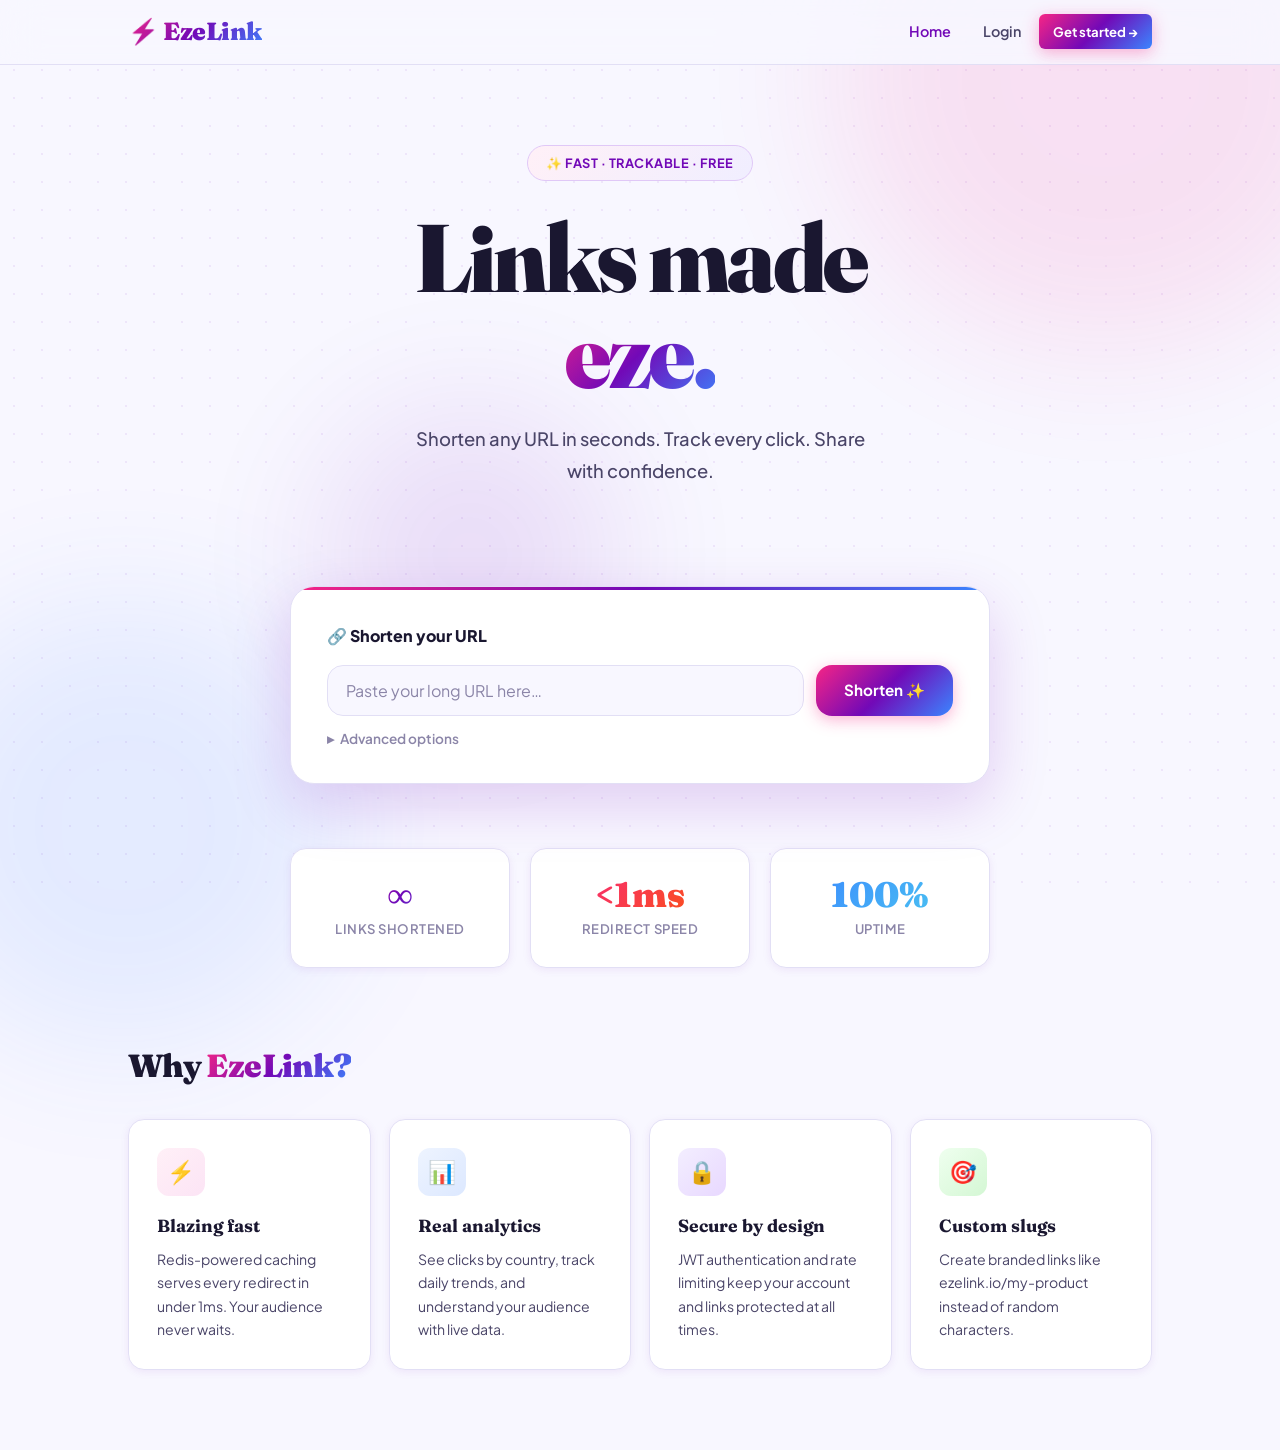
==== index.html @ c0f02aae "Initial Ezelink frontend" ====
<!DOCTYPE html>
<html lang="en">
<head>
  <meta charset="UTF-8"/>
  <meta name="viewport" content="width=device-width, initial-scale=1.0"/>
  <title>EzeLink — Short links, made easy</title>
  <link rel="stylesheet" href="style.css"/>
  <style>
    /* Hero */
    .hero { text-align:center; padding:80px 0 56px; }

    .hero-pill {
      display:inline-flex; align-items:center; gap:8px;
      background:linear-gradient(135deg,#fff0f7,#f0eeff);
      border:1.5px solid #e0c8f7; border-radius:100px;
      padding:7px 18px; font-size:0.8rem; font-weight:700;
      color:var(--purple); letter-spacing:0.04em;
      text-transform:uppercase; margin-bottom:28px;
      animation:fadeUp 0.5s ease both;
    }

    .hero h1 {
      font-family:var(--font-head); font-size:clamp(3rem,8vw,6rem);
      font-weight:900; line-height:1.0; letter-spacing:-0.03em;
      margin-bottom:22px; animation:fadeUp 0.5s ease 0.1s both;
    }

    .hero p {
      font-size:1.15rem; color:var(--text-2); font-weight:500;
      max-width:460px; margin:0 auto 44px;
      animation:fadeUp 0.5s ease 0.2s both; line-height:1.7;
    }

    /* Shortener card */
    .shortener {
      background:var(--bg-2); border:1.5px solid var(--border);
      border-radius:24px; padding:36px; max-width:700px;
      margin:0 auto 64px; box-shadow:var(--shadow-lg);
      position:relative; overflow:hidden;
      animation:fadeUp 0.5s ease 0.3s both;
    }

    .shortener::before {
      content:''; position:absolute; top:0; left:0; right:0;
      height:3px; background:var(--grad-1);
    }

    .shorten-label {
      font-size:1rem; font-weight:800; color:var(--text);
      margin-bottom:16px; display:flex; align-items:center; gap:8px;
    }

    .url-row { display:flex; gap:12px; }
    .url-row .input { flex:1; font-size:1rem; padding:14px 18px; border-radius:var(--radius); }
    .url-row .btn   { padding:14px 28px; border-radius:var(--radius); font-size:0.95rem; }

    .adv-toggle {
      background:none; border:none; cursor:pointer;
      color:var(--text-3); font-size:0.85rem; font-weight:600;
      font-family:var(--font-body); padding:0; margin-top:14px;
      display:flex; align-items:center; gap:6px; transition:color 0.2s;
    }
    .adv-toggle:hover { color:var(--purple); }

    .adv-opts {
      display:none; gap:14px; margin-top:18px;
      padding-top:18px; border-top:1.5px solid var(--border);
    }
    .adv-opts.open { display:flex; }

    /* Result */
    .result {
      display:none; margin-top:20px;
      background:linear-gradient(135deg,#fff0f7,#f0eeff,#eef4ff);
      border:1.5px solid #d8c4f7; border-radius:var(--radius); padding:20px 24px;
    }
    .result.show { display:block; }
    .result-label { font-size:0.75rem; font-weight:800; color:var(--purple); text-transform:uppercase; letter-spacing:0.08em; margin-bottom:10px; }
    .result-row { display:flex; align-items:center; gap:12px; flex-wrap:wrap; }
    .result-url {
      font-family:var(--font-head); font-size:1.6rem; font-weight:900;
      letter-spacing:-0.02em; text-decoration:none; flex:1;
      background:var(--grad-1); -webkit-background-clip:text; -webkit-text-fill-color:transparent; background-clip:text;
    }

    /* Stats */
    .stats { display:grid; grid-template-columns:repeat(3,1fr); gap:20px; max-width:700px; margin:0 auto 72px; }
    .stat-card {
      background:var(--bg-2); border:1.5px solid var(--border);
      border-radius:var(--radius); padding:28px 20px; text-align:center;
      box-shadow:var(--shadow-sm); transition:all 0.25s;
    }
    .stat-card:hover { transform:translateY(-4px); box-shadow:var(--shadow-md); }
    .stat-num { font-family:var(--font-head); font-size:2.2rem; font-weight:900; line-height:1; }
    .stat-lbl { font-size:0.82rem; font-weight:600; color:var(--text-3); margin-top:6px; text-transform:uppercase; letter-spacing:0.04em; }

    /* Features */
    .section-title { font-family:var(--font-head); font-size:2rem; font-weight:900; letter-spacing:-0.02em; margin-bottom:28px; }
    .features { display:grid; grid-template-columns:repeat(auto-fit,minmax(240px,1fr)); gap:18px; margin-bottom:80px; }
    .feature {
      background:var(--bg-2); border:1.5px solid var(--border);
      border-radius:var(--radius); padding:28px;
      box-shadow:var(--shadow-sm); transition:all 0.3s;
    }
    .feature:hover { transform:translateY(-5px); box-shadow:var(--shadow-md); border-color:var(--border-2); }
    .feature-icon {
      width:48px; height:48px; border-radius:12px;
      display:flex; align-items:center; justify-content:center;
      font-size:1.4rem; margin-bottom:16px;
    }
    .feature h3 { font-family:var(--font-head); font-size:1.1rem; font-weight:700; margin-bottom:8px; }
    .feature p  { font-size:0.88rem; color:var(--text-2); line-height:1.65; }

    .fi-1 { background:linear-gradient(135deg,#fff0f7,#fce4f5); }
    .fi-2 { background:linear-gradient(135deg,#eef4ff,#dce8ff); }
    .fi-3 { background:linear-gradient(135deg,#f3eeff,#e8d8ff); }
    .fi-4 { background:linear-gradient(135deg,#efffef,#d4f7d4); }

    /* Auth nudge */
    .auth-nudge {
      display:none; margin-top:18px;
      background:#fffbeb; border:1.5px solid #fde68a;
      border-radius:var(--radius-sm); padding:14px 18px;
      font-size:0.88rem; color:#92400e; font-weight:500; text-align:center;
    }
    .auth-nudge a { color:var(--purple); font-weight:700; text-decoration:none; }

    @media(max-width:600px) {
      .url-row { flex-direction:column; }
      .stats { gap:12px; }
      .stat-num { font-size:1.7rem; }
    }
  </style>
</head>
<body>
  <div class="bg-dots"></div>
  <div class="bg-blob bg-blob-1"></div>
  <div class="bg-blob bg-blob-2"></div>
  <div class="bg-blob bg-blob-3"></div>
  <div id="toast-container"></div>

  <nav>
    <div class="nav-inner">
      <a href="index.html" class="nav-logo">⚡ EzeLink</a>
      <div class="nav-links">
        <a href="index.html"     class="nav-link active hide-mobile">Home</a>
        <a href="dashboard.html" class="nav-link hide-mobile" data-auth="true">Dashboard</a>
        <a href="login.html"     class="nav-link" data-auth="false">Login</a>
        <a href="register.html"  class="btn btn-primary btn-sm" data-auth="false">Get started →</a>
        <span class="nav-link hide-mobile" id="nav-email" data-auth="true" style="color:var(--text-3)"></span>
        <a href="dashboard.html" class="btn btn-secondary btn-sm" data-auth="true">Dashboard</a>
        <button onclick="logout()" class="btn btn-ghost btn-sm" data-auth="true">Logout</button>
      </div>
    </div>
  </nav>

  <div class="container">
    <!-- Hero -->
    <section class="hero">
      <div class="hero-pill">✨ Fast · Trackable · Free</div>
      <h1>Links made<br/><span class="grad">eze.</span></h1>
      <p>Shorten any URL in seconds. Track every click. Share with confidence.</p>
    </section>

    <!-- Shortener -->
    <div class="shortener">
      <div class="shorten-label">🔗 Shorten your URL</div>
      <div class="url-row">
        <input id="url-input" class="input" type="url" placeholder="Paste your long URL here…" autocomplete="off"/>
        <button class="btn btn-primary" onclick="doShorten()" id="shorten-btn">
          Shorten ✨
        </button>
      </div>

      <button class="adv-toggle" onclick="toggleAdv()">
        <span id="adv-arr">▸</span> Advanced options
      </button>

      <div class="adv-opts" id="adv-opts">
        <div class="field" style="flex:1">
          <label class="field-label">Custom slug</label>
          <input id="custom-slug" class="input" placeholder="e.g. my-brand"/>
        </div>
        <div class="field" style="flex:1">
          <label class="field-label">Expires at</label>
          <input id="expires-at" class="input" type="datetime-local"/>
        </div>
      </div>

      <!-- Result -->
      <div class="result" id="result">
        <div class="result-label">🎉 Your short link is ready!</div>
        <div class="result-row">
          <a id="result-url" class="result-url" target="_blank" href="#"></a>
          <button class="btn btn-secondary btn-sm" onclick="copyResult(this)">📋 Copy</button>
          <a id="result-stats" href="#" class="btn btn-ghost btn-sm">📊 Analytics</a>
        </div>
      </div>

      <!-- Auth nudge -->
      <div class="auth-nudge" id="auth-nudge">
        You need an account to shorten URLs.
        <a href="login.html">Login</a> or <a href="register.html">register free</a> to get started.
      </div>
    </div>
    <!-- Stats -->
    <div class="stats">
      <div class="stat-card">
        <div class="stat-num grad">∞</div>
        <div class="stat-lbl">Links shortened</div>
      </div>
      <div class="stat-card">
        <div class="stat-num grad2">&lt;1ms</div>
        <div class="stat-lbl">Redirect speed</div>
      </div>
      <div class="stat-card">
        <div class="stat-num grad3">100%</div>
        <div class="stat-lbl">Uptime</div>
      </div>
    </div>

    <!-- Features -->
    <div class="section-title">Why <span class="grad">EzeLink?</span></div>
    <div class="features">
      <div class="feature">
        <div class="feature-icon fi-1">⚡</div>
        <h3>Blazing fast</h3>
        <p>Redis-powered caching serves every redirect in under 1ms. Your audience never waits.</p>
      </div>
      <div class="feature">
        <div class="feature-icon fi-2">📊</div>
        <h3>Real analytics</h3>
        <p>See clicks by country, track daily trends, and understand your audience with live data.</p>
      </div>
      <div class="feature">
        <div class="feature-icon fi-3">🔒</div>
        <h3>Secure by design</h3>
        <p>JWT authentication and rate limiting keep your account and links protected at all times.</p>
      </div>
      <div class="feature">
        <div class="feature-icon fi-4">🎯</div>
        <h3>Custom slugs</h3>
        <p>Create branded links like ezelink.io/my-product instead of random characters.</p>
      </div>
    </div>
  </div>

  <script src="app.js"></script>
  <script>
    updateNav();

    function toggleAdv() {
      const o = document.getElementById('adv-opts');
      const a = document.getElementById('adv-arr');
      o.classList.toggle('open');
      a.textContent = o.classList.contains('open') ? '▾' : '▸';
    }

    async function doShorten() {
      if (!auth.isLoggedIn()) {
        document.getElementById('auth-nudge').style.display = 'block';
        return;
      }
      const url    = document.getElementById('url-input').value.trim();
      const slug   = document.getElementById('custom-slug').value.trim();
      const expiry = document.getElementById('expires-at').value;
      const btn    = document.getElementById('shorten-btn');

      if (!url) { toast('Please enter a URL first', 'error'); return; }

      btn.innerHTML = '<span class="spinner"></span> Shortening…';
      btn.disabled = true;

      try {
        const body = { url };
        if (slug)   body.custom_slug = slug;
        if (expiry) body.expires_at  = new Date(expiry).toISOString();

        const data = await api.post('/shorten', body);
        saveSlug(data.slug);

        document.getElementById('result-url').textContent = data.short_url;
        document.getElementById('result-url').href        = data.short_url;
        document.getElementById('result-stats').href      = `analytics.html?slug=${data.slug}`;
        document.getElementById('result').classList.add('show');
        document.getElementById('auth-nudge').style.display = 'none';
        document.getElementById('url-input').value = '';
        toast('Short link created! 🎉');
      } catch(e) {
        toast(e.message, 'error');
      } finally {
        btn.innerHTML = 'Shorten ✨';
        btn.disabled  = false;
      }
    }

    function copyResult(btn) {
      const url = document.getElementById('result-url').textContent;
      copyText(url, btn);
      toast('Copied to clipboard!');
    }

    document.getElementById('url-input').addEventListener('keydown', e => {
      if (e.key === 'Enter') doShorten();
    });
  </script>
</body>
</html>
---- style.css ----
@import url('https://fonts.googleapis.com/css2?family=Plus+Jakarta+Sans:wght@400;500;600;700;800&family=Fraunces:ital,wght@0,700;0,900;1,700&display=swap');

:root {
  --bg:        #f8f7ff;
  --bg-2:      #ffffff;
  --bg-3:      #f0eeff;
  --border:    #e2dff5;
  --border-2:  #cdc8f0;
  --text:      #1a1730;
  --text-2:    #4a4568;
  --text-3:    #8b85a8;

  --pink:      #f72585;
  --purple:    #7209b7;
  --blue:      #3a86ff;
  --cyan:      #4cc9f0;
  --orange:    #fb5607;

  --grad-1:    linear-gradient(135deg, #f72585, #7209b7, #3a86ff);
  --grad-2:    linear-gradient(135deg, #f72585, #fb5607);
  --grad-3:    linear-gradient(135deg, #3a86ff, #4cc9f0);

  --shadow-sm: 0 2px 8px rgba(114,9,183,0.08);
  --shadow-md: 0 8px 24px rgba(114,9,183,0.12);
  --shadow-lg: 0 20px 60px rgba(114,9,183,0.18);

  --radius:    16px;
  --radius-sm: 10px;
  --radius-xs: 6px;

  --font-head: 'Fraunces', serif;
  --font-body: 'Plus Jakarta Sans', sans-serif;
}

*, *::before, *::after { box-sizing: border-box; margin: 0; padding: 0; }
html { scroll-behavior: smooth; }

body {
  background: var(--bg);
  color: var(--text);
  font-family: var(--font-body);
  font-size: 16px;
  line-height: 1.6;
  min-height: 100vh;
}

.bg-dots {
  position: fixed; inset: 0;
  background-image: radial-gradient(circle, #7209b712 1px, transparent 1px);
  background-size: 28px 28px;
  pointer-events: none; z-index: 0;
}

.bg-blob {
  position: fixed; border-radius: 50%;
  filter: blur(70px); pointer-events: none; z-index: 0; opacity: 0.1;
}
.bg-blob-1 { width:550px; height:550px; background:var(--pink); top:-200px; right:-100px; animation: bf 10s ease-in-out infinite; }
.bg-blob-2 { width:450px; height:450px; background:var(--blue); bottom:-150px; left:-100px; animation: bf 12s ease-in-out infinite reverse; }
.bg-blob-3 { width:300px; height:300px; background:var(--purple); top:45%; left:25%; animation: bf 8s ease-in-out infinite 2s; }

@keyframes bf {
  0%,100% { transform: translate(0,0) scale(1); }
  50% { transform: translate(20px,-25px) scale(1.05); }
}

.container { max-width:1080px; margin:0 auto; padding:0 28px; position:relative; z-index:1; }

/* ── Nav ── */
nav {
  position:sticky; top:0; z-index:100;
  background:rgba(248,247,255,0.88);
  backdrop-filter:blur(20px);
  border-bottom:1.5px solid var(--border);
}
.nav-inner {
  max-width:1080px; margin:0 auto; padding:0 28px;
  height:64px; display:flex; align-items:center; justify-content:space-between; gap:16px;
}
.nav-logo {
  font-family:var(--font-head); font-size:1.55rem; font-weight:900;
  text-decoration:none; letter-spacing:-0.02em;
  background:var(--grad-1); -webkit-background-clip:text; -webkit-text-fill-color:transparent; background-clip:text;
}
.nav-links { display:flex; align-items:center; gap:4px; }
.nav-link {
  color:var(--text-2); text-decoration:none;
  font-size:0.9rem; font-weight:600;
  padding:8px 14px; border-radius:var(--radius-xs); transition:all 0.2s;
}
.nav-link:hover { color:var(--text); background:var(--bg-3); }
.nav-link.active { color:var(--purple); }

/* ── Buttons ── */
.btn {
  display:inline-flex; align-items:center; justify-content:center; gap:8px;
  padding:11px 22px; border-radius:var(--radius-sm);
  font-family:var(--font-body); font-size:0.9rem; font-weight:700;
  cursor:pointer; border:none; text-decoration:none; transition:all 0.2s; white-space:nowrap;
}
.btn-primary {
  background:var(--grad-1); color:white;
  box-shadow:0 4px 16px rgba(247,37,133,0.35);
}
.btn-primary:hover { transform:translateY(-2px); box-shadow:0 8px 28px rgba(247,37,133,0.45); }
.btn-secondary {
  background:var(--bg-2); color:var(--text);
  border:1.5px solid var(--border-2);
}
.btn-secondary:hover { border-color:var(--purple); color:var(--purple); background:var(--bg-3); }
.btn-ghost { background:transparent; color:var(--text-2); border:1.5px solid var(--border); }
.btn-ghost:hover { border-color:var(--text-3); color:var(--text); }
.btn-danger { background:#fff0f3; color:#e5183a; border:1.5px solid #ffc2cc; }
.btn-danger:hover { background:#ffe0e6; }
.btn-sm  { padding:7px 14px; font-size:0.82rem; border-radius:var(--radius-xs); }
.btn-lg  { padding:15px 36px; font-size:1rem; border-radius:var(--radius); }
.btn-xl  { padding:18px 44px; font-size:1.05rem; border-radius:var(--radius); }
.btn-full { width:100%; }

/* ── Cards ── */
.card {
  background:var(--bg-2); border:1.5px solid var(--border);
  border-radius:var(--radius); padding:28px;
  box-shadow:var(--shadow-sm); transition:all 0.25s;
}
.card:hover { box-shadow:var(--shadow-md); border-color:var(--border-2); }

/* ── Inputs ── */
.field { display:flex; flex-direction:column; gap:7px; }
.field-label { font-size:0.85rem; font-weight:700; color:var(--text-2); }
.input {
  background:var(--bg); border:1.5px solid var(--border);
  border-radius:var(--radius-sm); color:var(--text);
  font-family:var(--font-body); font-size:0.95rem; font-weight:500;
  padding:12px 16px; width:100%; outline:none; transition:all 0.2s;
}
.input:focus { border-color:var(--purple); background:var(--bg-2); box-shadow:0 0 0 4px rgba(114,9,183,0.08); }
.input::placeholder { color:var(--text-3); font-weight:400; }

/* ── Gradient text ── */
.grad  { background:var(--grad-1); -webkit-background-clip:text; -webkit-text-fill-color:transparent; background-clip:text; }
.grad2 { background:var(--grad-2); -webkit-background-clip:text; -webkit-text-fill-color:transparent; background-clip:text; }
.grad3 { background:var(--grad-3); -webkit-background-clip:text; -webkit-text-fill-color:transparent; background-clip:text; }

/* ── Badges ── */
.badge { display:inline-flex; align-items:center; gap:5px; padding:5px 12px; border-radius:100px; font-size:0.78rem; font-weight:700; }
.badge-purple { background:#f3eeff; color:var(--purple); border:1.5px solid #d8c4f7; }
.badge-pink   { background:#fff0f7; color:var(--pink);   border:1.5px solid #fbc4df; }
.badge-blue   { background:#eef4ff; color:var(--blue);   border:1.5px solid #c4d8ff; }
.badge-green  { background:#efffef; color:#16a34a;       border:1.5px solid #bbf7bb; }

/* ── Toast ── */
#toast-container { position:fixed; top:76px; right:24px; z-index:9999; display:flex; flex-direction:column; gap:8px; }
.toast {
  background:var(--bg-2); border:1.5px solid var(--border);
  border-radius:var(--radius-sm); padding:13px 20px;
  font-size:0.9rem; font-weight:600; max-width:300px;
  box-shadow:var(--shadow-md); color:var(--text);
  animation:toastIn 0.3s cubic-bezier(0.34,1.56,0.64,1) both;
}
.toast.success { border-color:#22c55e; background:#f0fdf4; color:#15803d; }
.toast.error   { border-color:#ef4444; background:#fef2f2; color:#dc2626; }
@keyframes toastIn { from { transform:translateX(110%) scale(0.9); opacity:0; } to { transform:translateX(0) scale(1); opacity:1; } }

/* ── Spinner ── */
.spinner { width:17px; height:17px; border:2.5px solid rgba(255,255,255,0.35); border-top-color:white; border-radius:50%; animation:spin 0.65s linear infinite; display:inline-block; flex-shrink:0; }
.spinner-dark { border-color:rgba(114,9,183,0.2); border-top-color:var(--purple); }
@keyframes spin { to { transform:rotate(360deg); } }

/* ── Empty ── */
.empty { text-align:center; padding:64px 24px; color:var(--text-3); }
.empty-icon { font-size:3.5rem; margin-bottom:16px; display:block; opacity:0.5; }
.empty h3 { font-family:var(--font-head); font-size:1.3rem; color:var(--text-2); margin-bottom:8px; }
.empty p  { font-size:0.9rem; max-width:280px; margin:0 auto; }

/* ── Animations ── */
@keyframes fadeUp { from { opacity:0; transform:translateY(20px); } to { opacity:1; transform:translateY(0); } }
.fade-up { animation:fadeUp 0.5s ease both; }

/* ── Overlay ── */
.overlay {
  display:none; position:fixed; inset:0;
  background:rgba(26,23,48,0.5); backdrop-filter:blur(4px);
  z-index:200; align-items:center; justify-content:center;
}
.overlay.show { display:flex; }

@media (max-width:640px) { .container { padding:0 16px; } .nav-inner { padding:0 16px; } .hide-mobile { display:none !important; } }
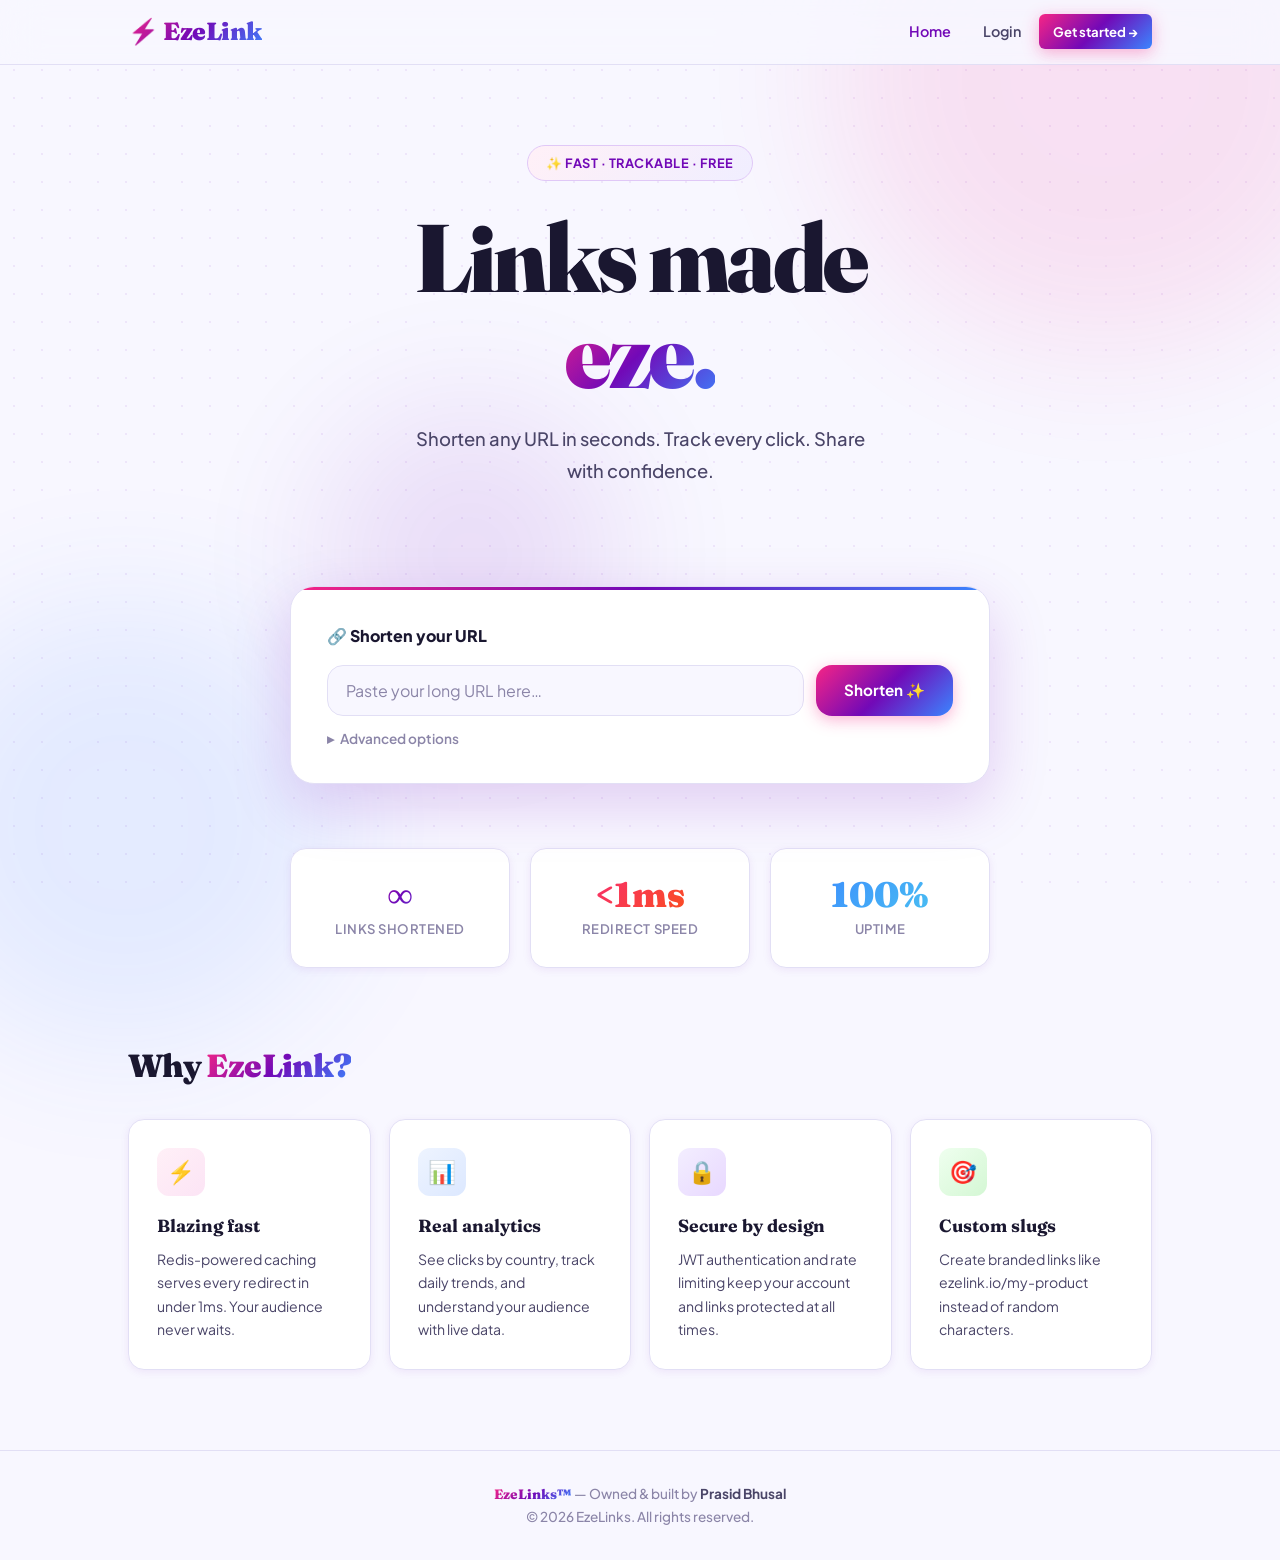
==== commit b3fe6ac2: "update" ====
--- a/index.html
+++ b/index.html
@@ -4,6 +4,7 @@
   <meta charset="UTF-8"/>
   <meta name="viewport" content="width=device-width, initial-scale=1.0"/>
   <title>EzeLink — Short links, made easy</title>
+  <link rel="icon" type="image/png" href="favicon.png"/>
   <link rel="stylesheet" href="style.css"/>
   <style>
     /* Hero */
@@ -198,10 +199,9 @@
       </div>
 
       <!-- Auth nudge -->
-      <div class="auth-nudge" id="auth-nudge">
-        You need an account to shorten URLs.
-        <a href="login.html">Login</a> or <a href="register.html">register free</a> to get started.
-      </div>
+      <div class="auth-nudge" id="auth-nudge" style="display:none">
+  💡 <a href="register.html">Create a free account</a> to save your links and see click analytics.
+</div>
     </div>
     <!-- Stats -->
     <div class="stats">
@@ -257,42 +257,44 @@
     }
 
     async function doShorten() {
-      if (!auth.isLoggedIn()) {
-        document.getElementById('auth-nudge').style.display = 'block';
-        return;
-      }
-      const url    = document.getElementById('url-input').value.trim();
-      const slug   = document.getElementById('custom-slug').value.trim();
-      const expiry = document.getElementById('expires-at').value;
-      const btn    = document.getElementById('shorten-btn');
-
-      if (!url) { toast('Please enter a URL first', 'error'); return; }
-
-      btn.innerHTML = '<span class="spinner"></span> Shortening…';
-      btn.disabled = true;
-
-      try {
+    const url = document.getElementById('url-input').value.trim();
+    if (!url) { toast('Please enter a URL first', 'error'); return; }
+
+    const btn = document.getElementById('shorten-btn');
+    btn.innerHTML = '<span class="spinner"></span> Shortening…';
+    btn.disabled = true;
+
+    try {
         const body = { url };
+        const slug   = document.getElementById('custom-slug').value.trim();
+        const expiry = document.getElementById('expires-at').value;
         if (slug)   body.custom_slug = slug;
         if (expiry) body.expires_at  = new Date(expiry).toISOString();
 
         const data = await api.post('/shorten', body);
-        saveSlug(data.slug);
+
+        // Save slug if logged in
+        if (auth.isLoggedIn()) saveSlug(data.slug);
 
         document.getElementById('result-url').textContent = data.short_url;
         document.getElementById('result-url').href        = data.short_url;
         document.getElementById('result-stats').href      = `analytics.html?slug=${data.slug}`;
         document.getElementById('result').classList.add('show');
-        document.getElementById('auth-nudge').style.display = 'none';
-        document.getElementById('url-input').value = '';
-        toast('Short link created! 🎉');
-      } catch(e) {
+
+        // Soft nudge to register — not a blocker
+        if (!auth.isLoggedIn()) {
+            toast('Link created! Register free to track clicks 📊');
+        } else {
+            toast('Short link created! 🎉');
+        }
+
+    } catch(e) {
         toast(e.message, 'error');
-      } finally {
+    } finally {
         btn.innerHTML = 'Shorten ✨';
         btn.disabled  = false;
-      }
-    }
+    }
+}
 
     function copyResult(btn) {
       const url = document.getElementById('result-url').textContent;
@@ -304,5 +306,9 @@
       if (e.key === 'Enter') doShorten();
     });
   </script>
+  <footer class="site-footer">
+  <span class="footer-brand">EzeLinks™</span> — Owned &amp; built by <strong>Prasid Bhusal</strong><br/>
+  © 2026 EzeLinks. All rights reserved.
+</footer>
 </body>
 </html>
--- a/style.css
+++ b/style.css
@@ -185,4 +185,29 @@
 }
 .overlay.show { display:flex; }
 
-@media (max-width:640px) { .container { padding:0 16px; } .nav-inner { padding:0 16px; } .hide-mobile { display:none !important; } }+@media (max-width:640px) { .container { padding:0 16px; } .nav-inner { padding:0 16px; } .hide-mobile { display:none !important; } }
+
+/* ── Footer ── */
+.site-footer {
+  text-align: center;
+  padding: 32px 24px;
+  margin-top: 60px;
+  border-top: 1.5px solid var(--border);
+  color: var(--text-3);
+  font-size: 0.85rem;
+  font-weight: 500;
+  position: relative;
+  z-index: 1;
+}
+.site-footer strong {
+  color: var(--text-2);
+  font-weight: 700;
+}
+.site-footer .footer-brand {
+  font-family: var(--font-head);
+  font-weight: 800;
+  background: var(--grad-1);
+  -webkit-background-clip: text;
+  -webkit-text-fill-color: transparent;
+  background-clip: text;
+}
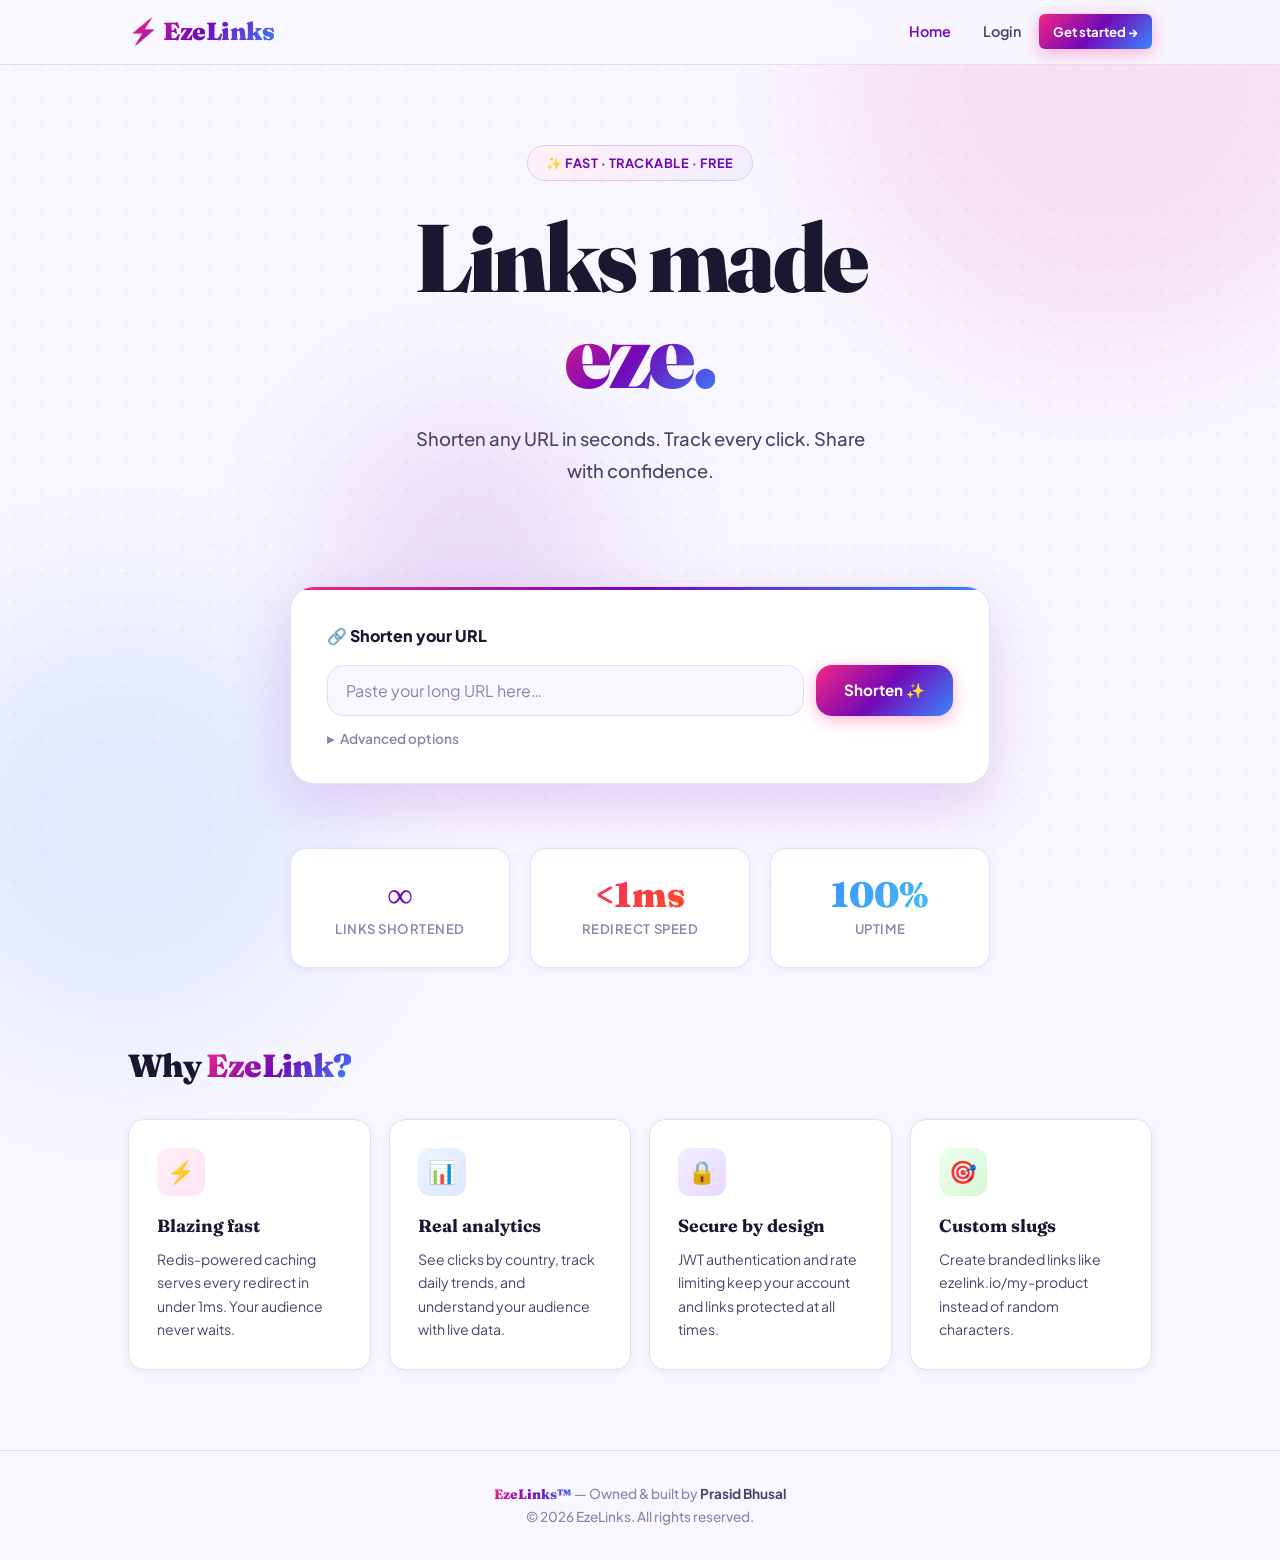
==== commit a9f5bd4f: "update" ====
--- a/index.html
+++ b/index.html
@@ -142,7 +142,7 @@
 
   <nav>
     <div class="nav-inner">
-      <a href="index.html" class="nav-logo">⚡ EzeLink</a>
+      <a href="index.html" class="nav-logo">⚡ EzeLinks</a>
       <div class="nav-links">
         <a href="index.html"     class="nav-link active hide-mobile">Home</a>
         <a href="dashboard.html" class="nav-link hide-mobile" data-auth="true">Dashboard</a>
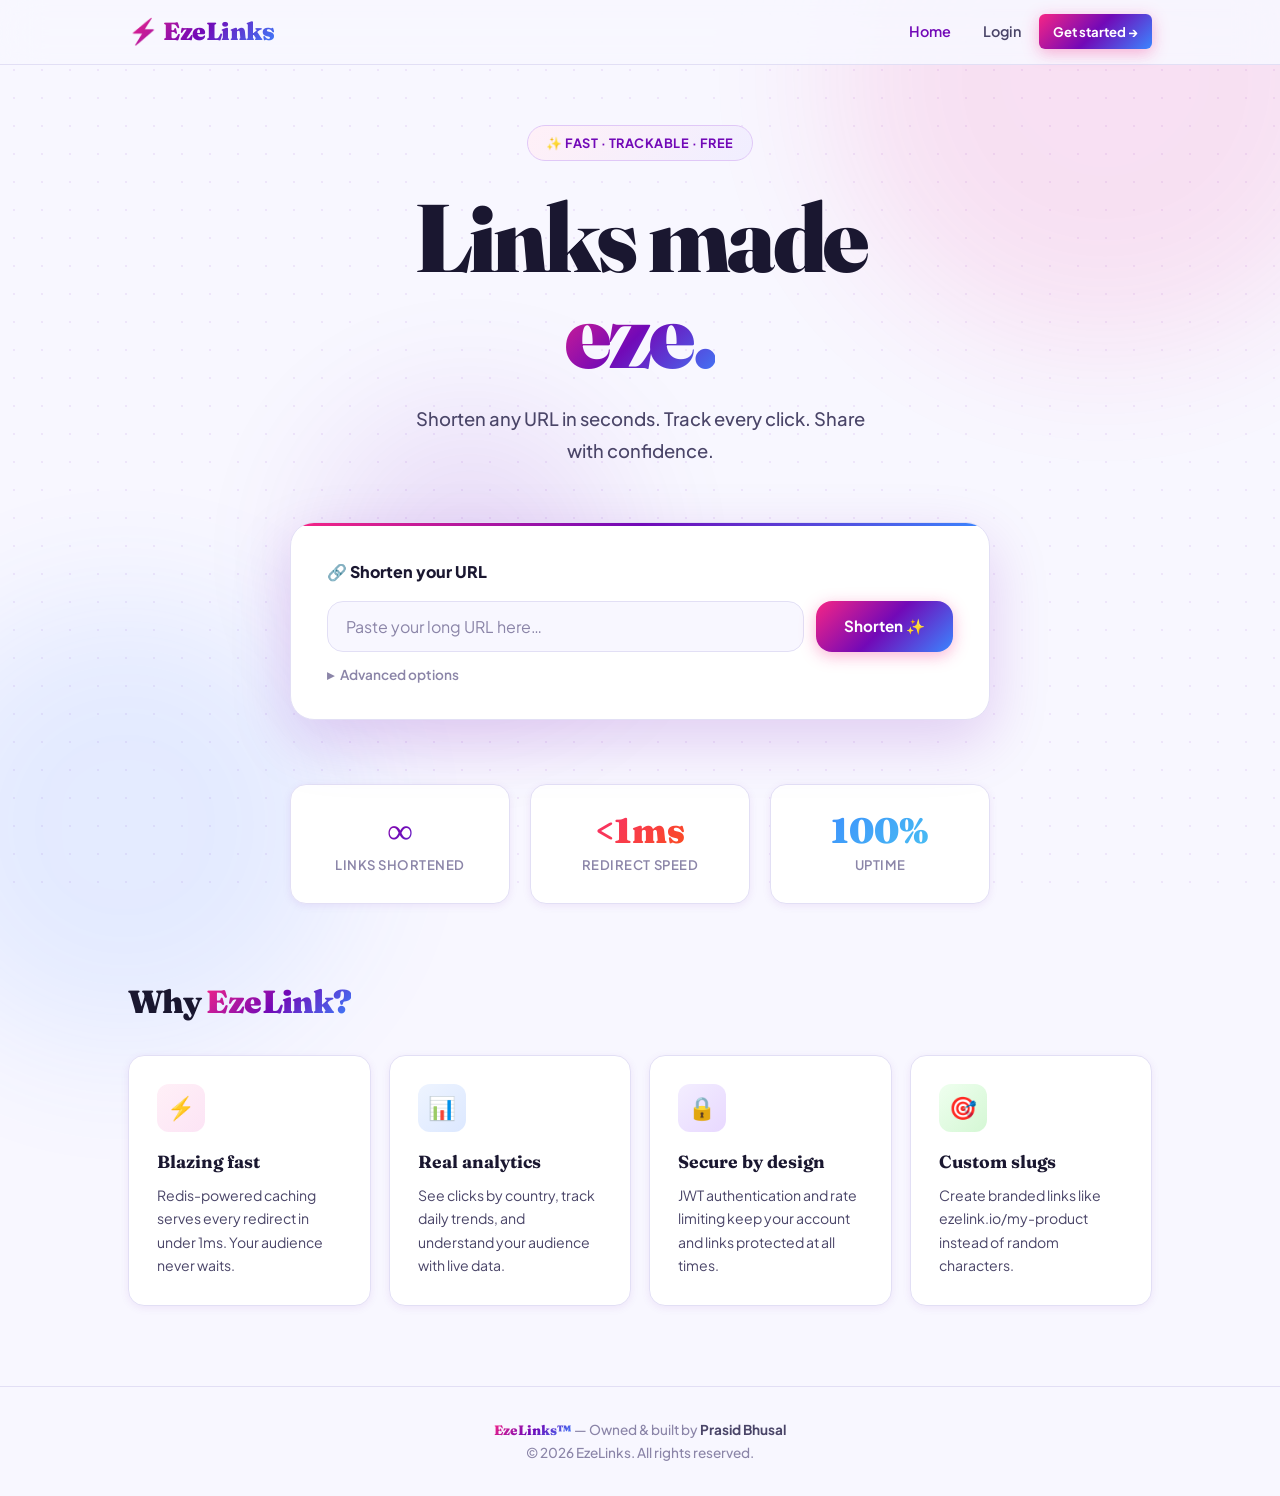
==== commit 48420379: "Pull shortener card up and add _redirects rule for Netlify redirects" ====
--- a/index.html
+++ b/index.html
@@ -8,7 +8,7 @@
   <link rel="stylesheet" href="style.css"/>
   <style>
     /* Hero */
-    .hero { text-align:center; padding:80px 0 56px; }
+    .hero { text-align:center; padding:60px 0 32px; }
 
     .hero-pill {
       display:inline-flex; align-items:center; gap:8px;
@@ -28,7 +28,7 @@
 
     .hero p {
       font-size:1.15rem; color:var(--text-2); font-weight:500;
-      max-width:460px; margin:0 auto 44px;
+      max-width:460px; margin:0 auto 24px;
       animation:fadeUp 0.5s ease 0.2s both; line-height:1.7;
     }
 
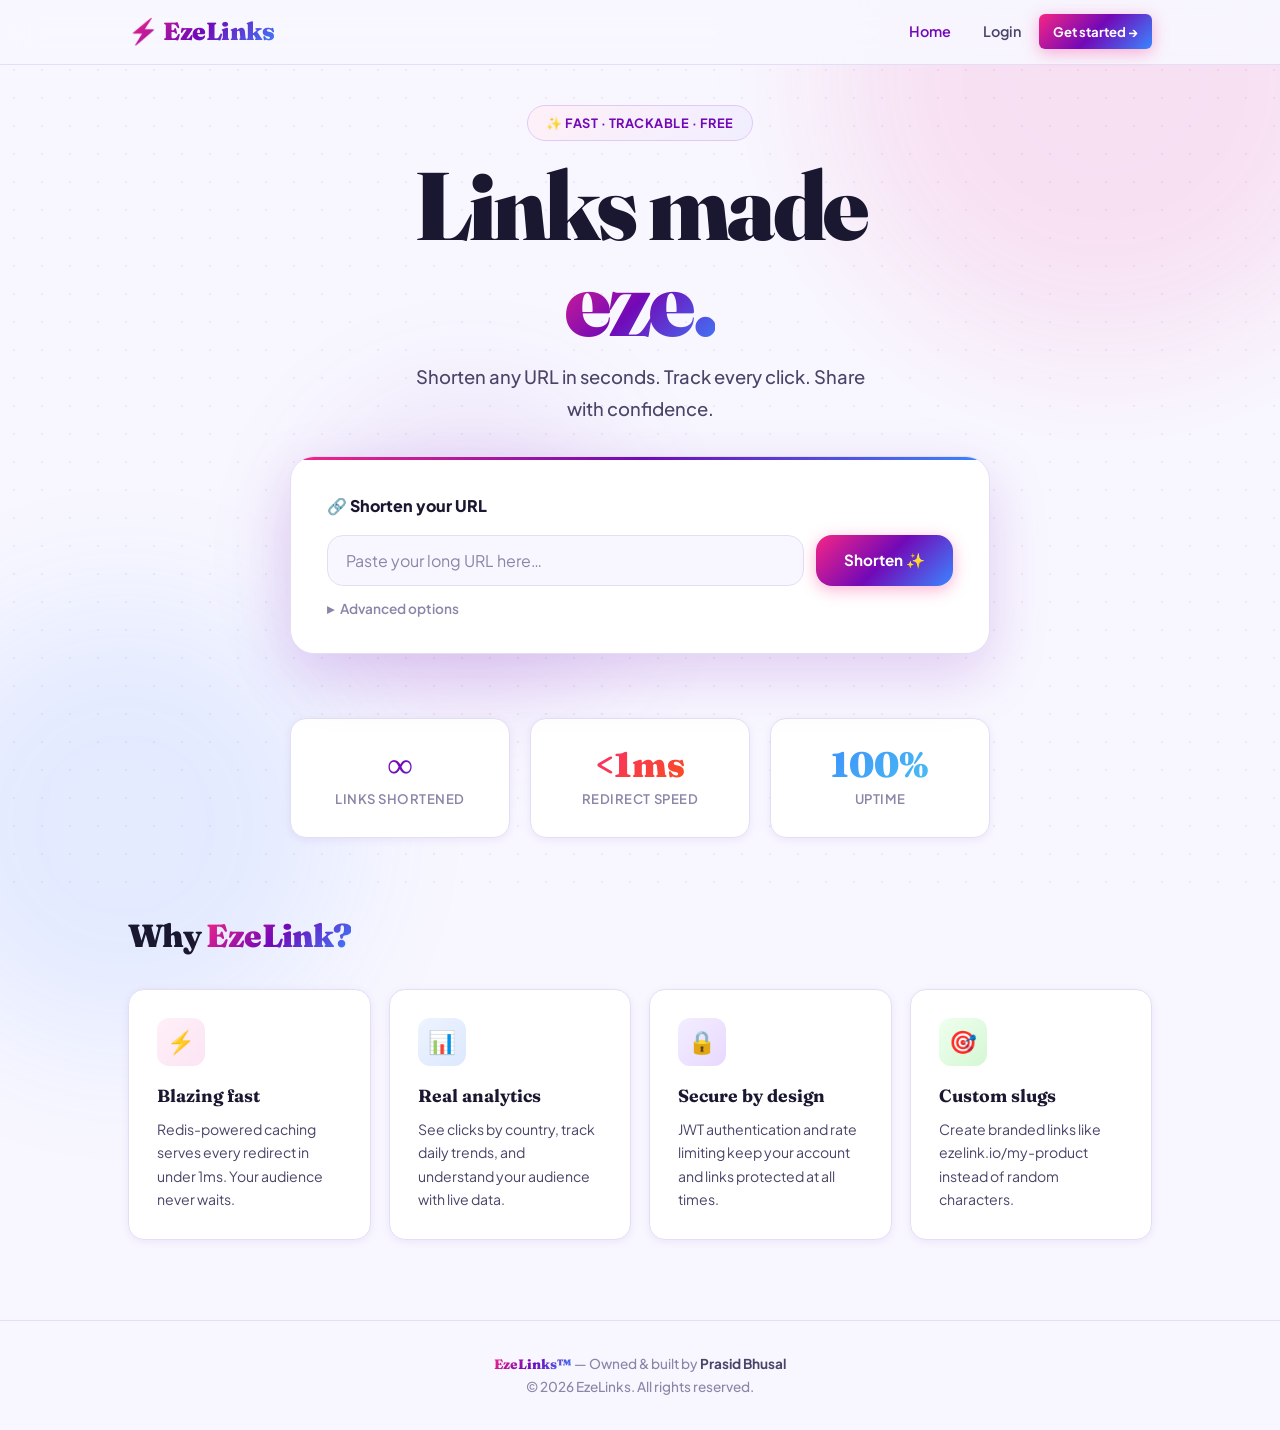
==== commit c3e91ae9: "Pull shortener card up even further" ====
--- a/index.html
+++ b/index.html
@@ -8,7 +8,7 @@
   <link rel="stylesheet" href="style.css"/>
   <style>
     /* Hero */
-    .hero { text-align:center; padding:60px 0 32px; }
+    .hero { text-align:center; padding:40px 0 16px; }
 
     .hero-pill {
       display:inline-flex; align-items:center; gap:8px;
@@ -16,19 +16,19 @@
       border:1.5px solid #e0c8f7; border-radius:100px;
       padding:7px 18px; font-size:0.8rem; font-weight:700;
       color:var(--purple); letter-spacing:0.04em;
-      text-transform:uppercase; margin-bottom:28px;
+      text-transform:uppercase; margin-bottom:16px;
       animation:fadeUp 0.5s ease both;
     }
 
     .hero h1 {
       font-family:var(--font-head); font-size:clamp(3rem,8vw,6rem);
       font-weight:900; line-height:1.0; letter-spacing:-0.03em;
-      margin-bottom:22px; animation:fadeUp 0.5s ease 0.1s both;
+      margin-bottom:12px; animation:fadeUp 0.5s ease 0.1s both;
     }
 
     .hero p {
       font-size:1.15rem; color:var(--text-2); font-weight:500;
-      max-width:460px; margin:0 auto 24px;
+      max-width:460px; margin:0 auto 16px;
       animation:fadeUp 0.5s ease 0.2s both; line-height:1.7;
     }
 
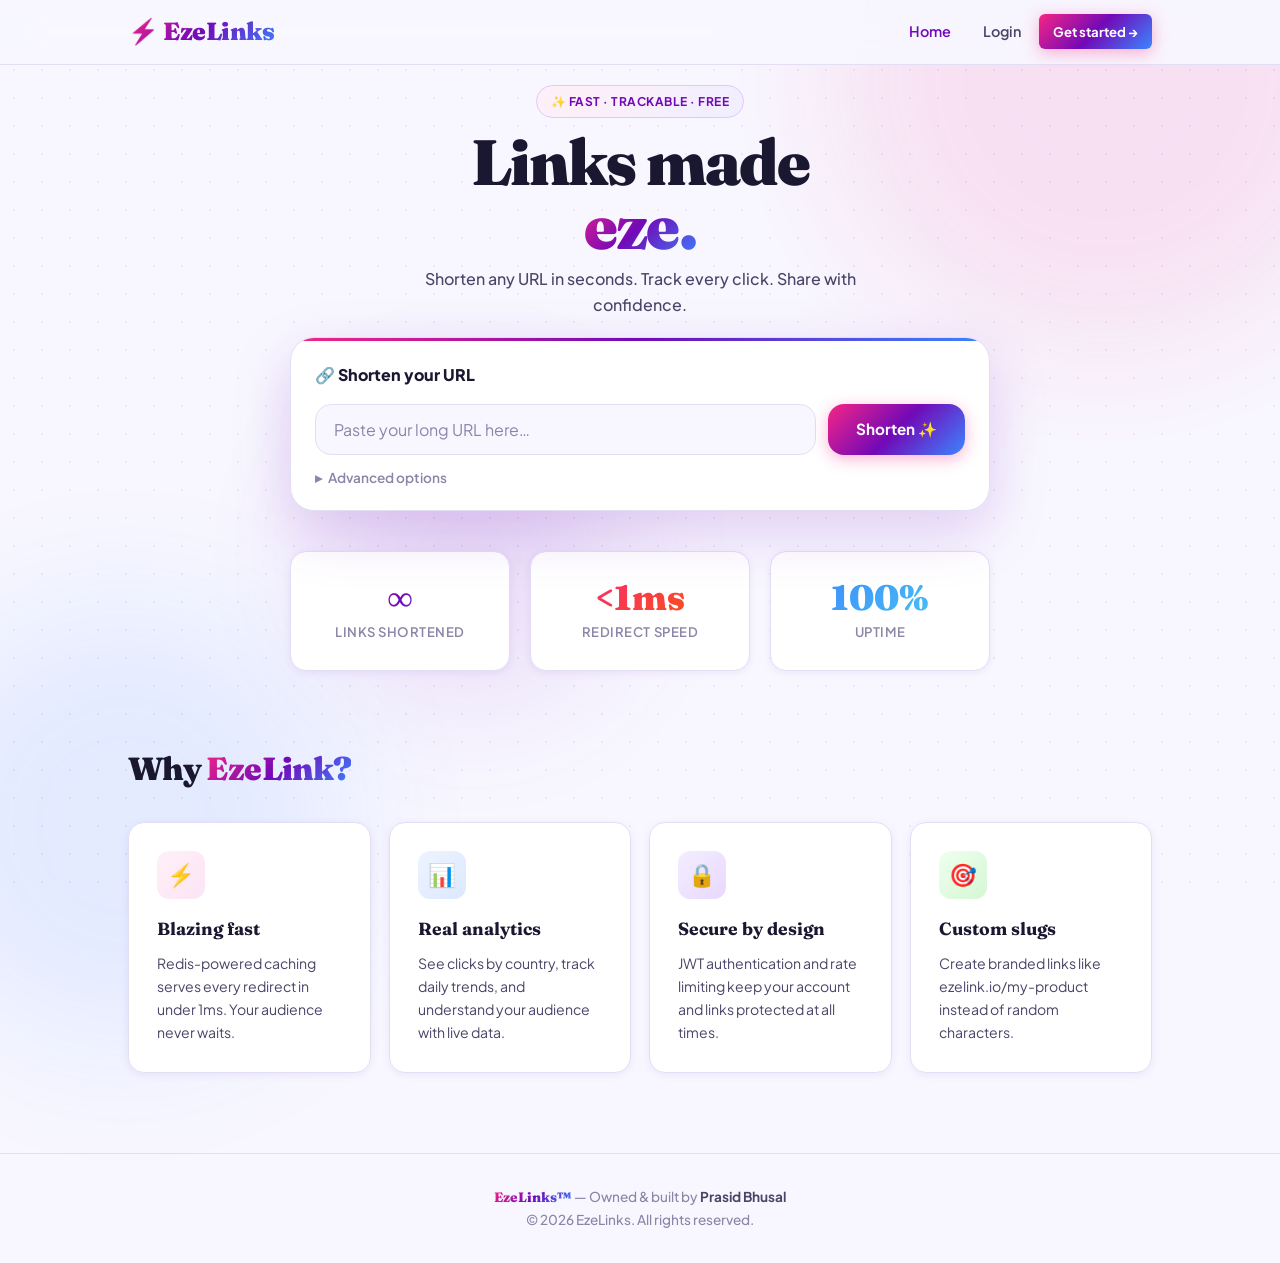
==== commit 665435b1: "Compact header sizing and card padding to fit shortener result above the fold" ====
--- a/index.html
+++ b/index.html
@@ -8,35 +8,35 @@
   <link rel="stylesheet" href="style.css"/>
   <style>
     /* Hero */
-    .hero { text-align:center; padding:40px 0 16px; }
+    .hero { text-align:center; padding:20px 0 8px; }
 
     .hero-pill {
       display:inline-flex; align-items:center; gap:8px;
       background:linear-gradient(135deg,#fff0f7,#f0eeff);
       border:1.5px solid #e0c8f7; border-radius:100px;
-      padding:7px 18px; font-size:0.8rem; font-weight:700;
+      padding:6px 14px; font-size:0.75rem; font-weight:700;
       color:var(--purple); letter-spacing:0.04em;
-      text-transform:uppercase; margin-bottom:16px;
+      text-transform:uppercase; margin-bottom:12px;
       animation:fadeUp 0.5s ease both;
     }
 
     .hero h1 {
-      font-family:var(--font-head); font-size:clamp(3rem,8vw,6rem);
+      font-family:var(--font-head); font-size:clamp(2.2rem,6vw,4rem);
       font-weight:900; line-height:1.0; letter-spacing:-0.03em;
-      margin-bottom:12px; animation:fadeUp 0.5s ease 0.1s both;
+      margin-bottom:8px; animation:fadeUp 0.5s ease 0.1s both;
     }
 
     .hero p {
-      font-size:1.15rem; color:var(--text-2); font-weight:500;
-      max-width:460px; margin:0 auto 16px;
-      animation:fadeUp 0.5s ease 0.2s both; line-height:1.7;
+      font-size:1rem; color:var(--text-2); font-weight:500;
+      max-width:440px; margin:0 auto 12px;
+      animation:fadeUp 0.5s ease 0.2s both; line-height:1.6;
     }
 
     /* Shortener card */
     .shortener {
       background:var(--bg-2); border:1.5px solid var(--border);
-      border-radius:24px; padding:36px; max-width:700px;
-      margin:0 auto 64px; box-shadow:var(--shadow-lg);
+      border-radius:24px; padding:24px; max-width:700px;
+      margin:0 auto 40px; box-shadow:var(--shadow-lg);
       position:relative; overflow:hidden;
       animation:fadeUp 0.5s ease 0.3s both;
     }
